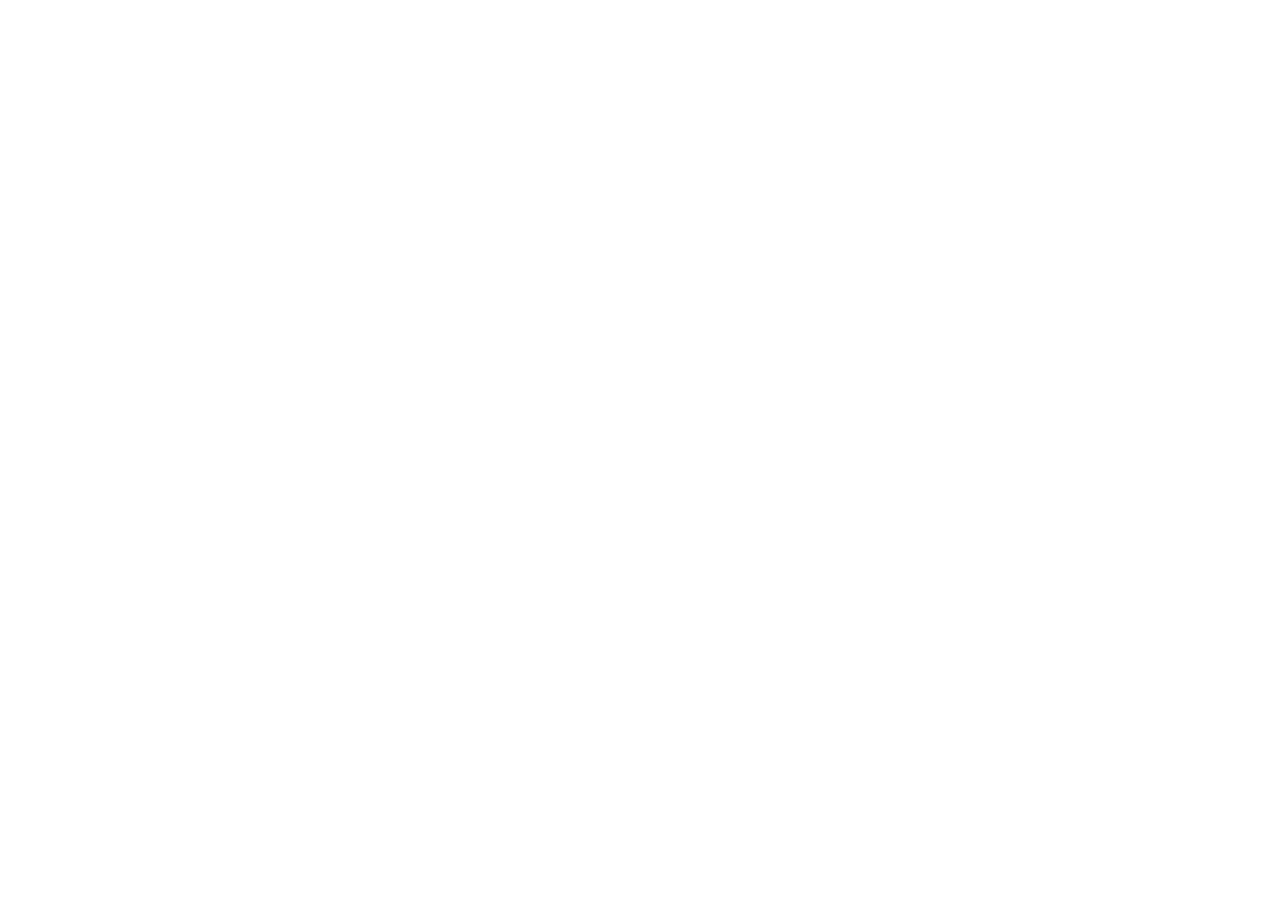
==== index.html @ 6d9e8cd1 "feat: v0.4 released 🥳" ====
<!DOCTYPE html>
<html>
<head>
  <!--
    If you are serving your web app in a path other than the root, change the
    href value below to reflect the base path you are serving from.

    The path provided below has to start and end with a slash "/" in order for
    it to work correctly.

    For more details:
    * https://developer.mozilla.org/en-US/docs/Web/HTML/Element/base

    This is a placeholder for base href that will be replaced by the value of
    the `--base-href` argument provided to `flutter build`.
  -->
  <base href="/">

  <meta charset="UTF-8">
  <meta content="IE=Edge" http-equiv="X-UA-Compatible">
  <meta name="description" content="A new Flutter project.">

  <!-- iOS meta tags & icons -->
  <meta name="mobile-web-app-capable" content="yes">
  <meta name="apple-mobile-web-app-status-bar-style" content="black">
  <meta name="apple-mobile-web-app-title" content="inkline">
  <link rel="apple-touch-icon" href="icons/Icon-192.png">

  <!-- Favicon -->
  <link rel="icon" type="image/png" href="favicon.png"/>

  <title>inkline</title>
  <link rel="manifest" href="manifest.json">
</head>
<body>
  <script src="flutter_bootstrap.js" async></script>
</body>
</html>
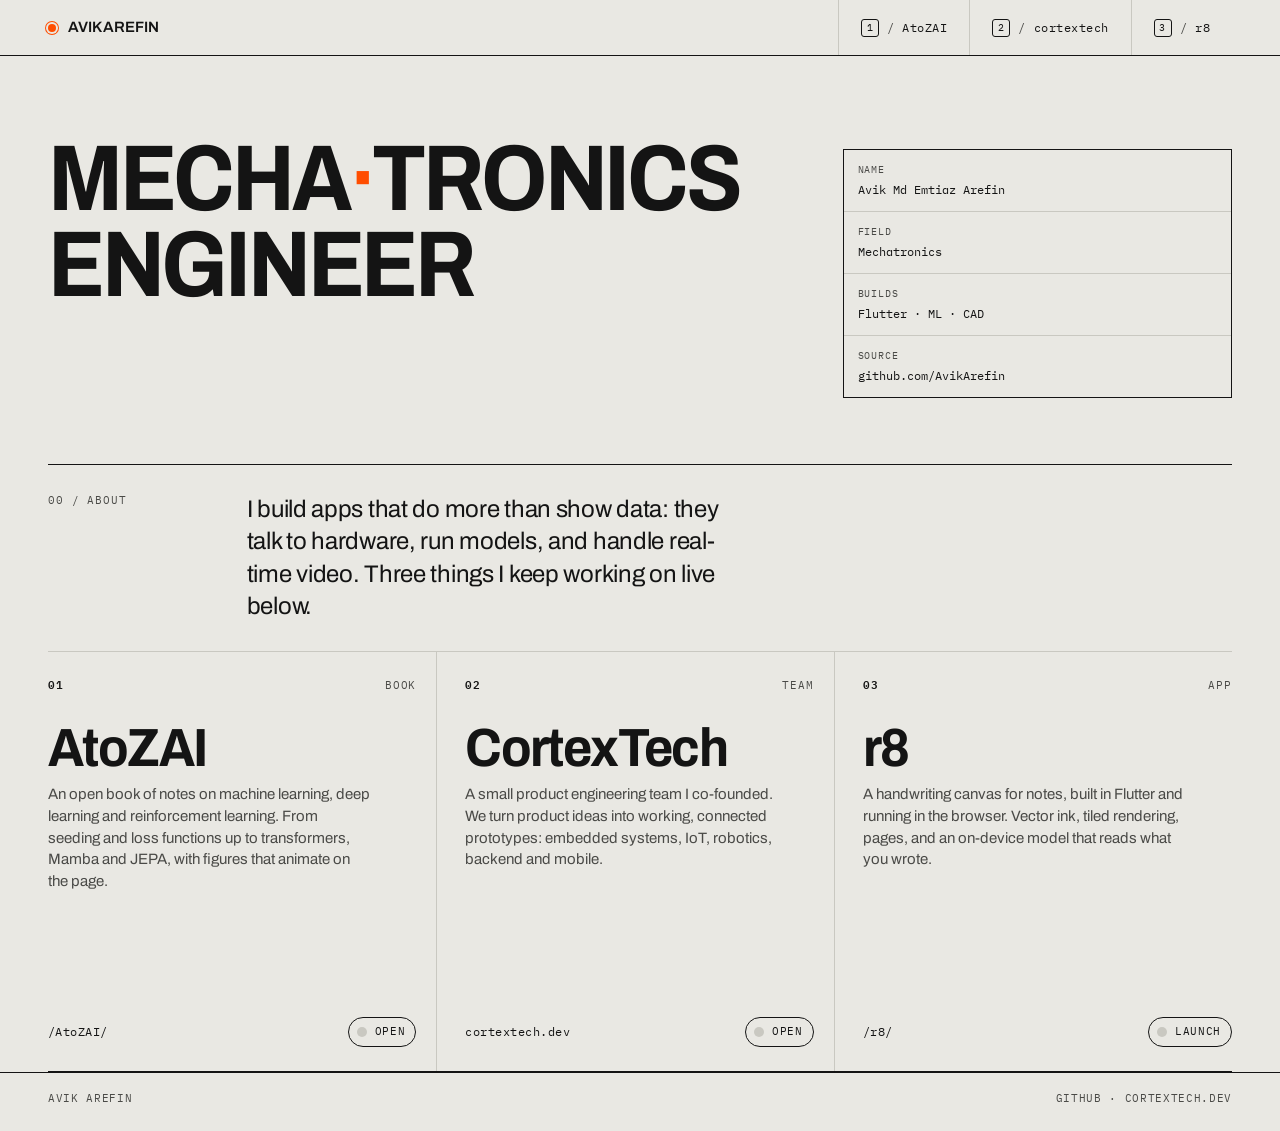
==== commit 74f9b603: "feat: personal site at root, r8 moved to /r8/" ====
--- a/index.html
+++ b/index.html
@@ -1,38 +1,78 @@
 <!DOCTYPE html>
-<html>
+<html lang="en">
 <head>
-  <!--
-    If you are serving your web app in a path other than the root, change the
-    href value below to reflect the base path you are serving from.
-
-    The path provided below has to start and end with a slash "/" in order for
-    it to work correctly.
-
-    For more details:
-    * https://developer.mozilla.org/en-US/docs/Web/HTML/Element/base
-
-    This is a placeholder for base href that will be replaced by the value of
-    the `--base-href` argument provided to `flutter build`.
-  -->
-  <base href="/">
-
   <meta charset="UTF-8">
-  <meta content="IE=Edge" http-equiv="X-UA-Compatible">
-  <meta name="description" content="A new Flutter project.">
-
-  <!-- iOS meta tags & icons -->
-  <meta name="mobile-web-app-capable" content="yes">
-  <meta name="apple-mobile-web-app-status-bar-style" content="black">
-  <meta name="apple-mobile-web-app-title" content="inkline">
-  <link rel="apple-touch-icon" href="icons/Icon-192.png">
-
-  <!-- Favicon -->
-  <link rel="icon" type="image/png" href="favicon.png"/>
-
-  <title>inkline</title>
-  <link rel="manifest" href="manifest.json">
+  <meta name="viewport" content="width=device-width, initial-scale=1">
+  <title>Avik Arefin</title>
+  <meta name="description" content="Avik Arefin. Mechatronics engineer. Flutter apps that talk to hardware, machine learning notes, and a handwriting canvas.">
+  <link rel="icon" href="https://avatars.githubusercontent.com/u/86384286?s=64&v=4">
+  <link rel="preconnect" href="https://fonts.googleapis.com">
+  <link rel="preconnect" href="https://fonts.gstatic.com" crossorigin>
+  <link href="https://fonts.googleapis.com/css2?family=Archivo:wdth,wght@62..125,400..700&family=IBM+Plex+Mono:wght@400;500;600&display=swap" rel="stylesheet">
+  <link rel="stylesheet" href="/site/style.css">
 </head>
 <body>
-  <script src="flutter_bootstrap.js" async></script>
+  <header class="bar">
+    <a class="bar__name" href="/"><span class="led" aria-hidden="true"></span>Avik Arefin</a>
+    <nav class="bar__nav" aria-label="Projects">
+      <a href="/AtoZAI/"><span class="k" aria-hidden="true">1</span><span class="slash">/</span>AtoZAI</a>
+      <a href="https://cortextech.dev"><span class="k" aria-hidden="true">2</span><span class="slash">/</span>cortextech</a>
+      <a href="/r8/"><span class="k" aria-hidden="true">3</span><span class="slash">/</span>r8</a>
+    </nav>
+  </header>
+
+  <main class="sheet">
+    <section class="hero">
+      <div class="hero__title">
+        <h1>Mecha<em>·</em>tronics<br>engineer</h1>
+      </div>
+      <dl class="hero__spec">
+        <div><span class="lbl">Name</span><span class="val">Avik Md Emtiaz Arefin</span></div>
+        <div><span class="lbl">Field</span><span class="val">Mechatronics</span></div>
+        <div><span class="lbl">Builds</span><span class="val">Flutter · ML · CAD</span></div>
+        <div><span class="lbl">Source</span><span class="val"><a href="https://github.com/AvikArefin">github.com/AvikArefin</a></span></div>
+      </dl>
+    </section>
+
+    <section class="lede">
+      <span class="idx">00 / ABOUT</span>
+      <p>I build apps that do more than show data: they talk to hardware, run models, and handle real-time video. Three things I keep working on live below.</p>
+    </section>
+
+    <section class="modules" aria-label="Projects">
+      <article class="mod">
+        <div class="mod__head"><span class="num">01</span><span>BOOK</span></div>
+        <div>
+          <h2>AtoZAI</h2>
+          <p>An open book of notes on machine learning, deep learning and reinforcement learning. From seeding and loss functions up to transformers, Mamba and JEPA, with figures that animate on the page.</p>
+        </div>
+        <div class="mod__foot"><span class="addr">/AtoZAI/</span><span class="sw">Open</span></div>
+        <a class="cover" href="/AtoZAI/" aria-label="Open AtoZAI"></a>
+      </article>
+      <article class="mod">
+        <div class="mod__head"><span class="num">02</span><span>TEAM</span></div>
+        <div>
+          <h2>CortexTech</h2>
+          <p>A small product engineering team I co-founded. We turn product ideas into working, connected prototypes: embedded systems, IoT, robotics, backend and mobile.</p>
+        </div>
+        <div class="mod__foot"><span class="addr">cortextech.dev</span><span class="sw">Open</span></div>
+        <a class="cover" href="https://cortextech.dev" aria-label="Open CortexTech"></a>
+      </article>
+      <article class="mod">
+        <div class="mod__head"><span class="num">03</span><span>APP</span></div>
+        <div>
+          <h2>r8</h2>
+          <p>A handwriting canvas for notes, built in Flutter and running in the browser. Vector ink, tiled rendering, pages, and an on-device model that reads what you wrote.</p>
+        </div>
+        <div class="mod__foot"><span class="addr">/r8/</span><span class="sw">Launch</span></div>
+        <a class="cover" href="/r8/" aria-label="Launch r8"></a>
+      </article>
+    </section>
+  </main>
+
+  <footer class="foot">
+    <span>AVIK AREFIN</span>
+    <span><a href="https://github.com/AvikArefin">GITHUB</a> · <a href="https://cortextech.dev">CORTEXTECH.DEV</a></span>
+  </footer>
 </body>
 </html>
--- a/site/style.css
+++ b/site/style.css
@@ -0,0 +1,238 @@
+/* avikarefin.github.io — swiss grid, industrial panel */
+:root {
+  --paper: #e9e8e3;
+  --panel: #f4f3ef;
+  --ink: #141414;
+  --ink-2: #4a4a47;
+  --rule: #c9c8c1;
+  --rule-strong: #141414;
+  --accent: #ff4d00;
+  --accent-ink: #ffffff;
+  --mono: "IBM Plex Mono", ui-monospace, "SFMono-Regular", Menlo, monospace;
+  --sans: "Archivo", "Helvetica Neue", Helvetica, sans-serif;
+  --gutter: clamp(16px, 4vw, 48px);
+  --unit: 8px;
+}
+@media (prefers-color-scheme: dark) {
+  :root:not([data-theme="light"]) {
+    --paper: #171716;
+    --panel: #1f1f1d;
+    --ink: #ecebe6;
+    --ink-2: #a3a29c;
+    --rule: #34342f;
+    --rule-strong: #ecebe6;
+    --accent: #ff5a14;
+    --accent-ink: #141414;
+  }
+}
+
+* { box-sizing: border-box; }
+html { -webkit-text-size-adjust: 100%; }
+body {
+  margin: 0;
+  background: var(--paper);
+  color: var(--ink);
+  font-family: var(--sans);
+  font-size: 16px;
+  line-height: 1.45;
+  font-feature-settings: "ss01", "cv11";
+  min-height: 100dvh;
+  display: flex;
+  flex-direction: column;
+}
+a { color: inherit; text-decoration: none; }
+a:focus-visible { outline: 2px solid var(--accent); outline-offset: 3px; }
+::selection { background: var(--accent); color: var(--accent-ink); }
+
+/* Top bar: name left, three addresses right, hairline below */
+.bar {
+  position: sticky; top: 0; z-index: 10;
+  background: var(--paper);
+  border-bottom: 1px solid var(--rule-strong);
+  padding: 0 var(--gutter);
+  display: grid;
+  grid-template-columns: 1fr auto;
+  align-items: stretch;
+  min-height: 56px;
+}
+.bar__name {
+  display: flex; align-items: center; gap: 12px;
+  font-weight: 600; letter-spacing: -0.01em; font-size: 15px;
+  text-transform: uppercase;
+}
+.bar__name .led {
+  width: 8px; height: 8px; border-radius: 50%;
+  background: var(--accent);
+  box-shadow: 0 0 0 2px var(--paper), 0 0 0 3px var(--accent);
+}
+.bar__nav { display: flex; }
+.bar__nav a {
+  display: flex; align-items: center; gap: 8px;
+  padding: 0 clamp(10px, 2vw, 22px);
+  border-left: 1px solid var(--rule);
+  font-family: var(--mono); font-size: 12px; letter-spacing: 0.04em;
+  transition: background .12s ease, color .12s ease;
+}
+.bar__nav a:hover, .bar__nav a[aria-current="page"] { background: var(--ink); color: var(--paper); }
+.bar__nav a:hover .slash, .bar__nav a[aria-current="page"] .slash { color: var(--accent); }
+.bar__nav .slash { color: var(--ink-2); }
+.bar__nav .k { display: none; }
+@media (min-width: 640px) {
+  .bar__nav .k {
+    display: inline-grid; place-items: center;
+    width: 18px; height: 18px; border: 1px solid currentColor; border-radius: 3px;
+    font-size: 10px; line-height: 1;
+  }
+}
+
+/* Page frame */
+.sheet {
+  flex: 1;
+  width: 100%;
+  padding: 0 var(--gutter);
+  display: grid;
+  grid-template-columns: repeat(12, 1fr);
+  column-gap: var(--unit);
+}
+.sheet > * { grid-column: 1 / -1; }
+
+/* Hero: oversized name, mono spec sheet beside it */
+.hero {
+  padding: clamp(40px, 9vh, 112px) 0 clamp(32px, 6vh, 72px);
+  border-bottom: 1px solid var(--rule-strong);
+  display: grid;
+  grid-template-columns: subgrid;
+  row-gap: 32px;
+}
+.hero__title { grid-column: 1 / -1; margin: 0; }
+.hero__title h1 {
+  margin: 0;
+  font-weight: 700;
+  font-size: clamp(44px, 10.5vw, 148px);
+  line-height: 0.92;
+  letter-spacing: -0.035em;
+  text-transform: uppercase;
+  font-stretch: 88%;
+}
+.hero__title h1 em { font-style: normal; color: var(--accent); }
+.hero__spec {
+  grid-column: 1 / -1;
+  display: grid; grid-template-columns: repeat(2, 1fr); gap: 0;
+  border: 1px solid var(--rule-strong);
+  font-family: var(--mono); font-size: 12px; line-height: 1.5;
+}
+.hero__spec > div { padding: 12px 14px; border-right: 1px solid var(--rule); border-bottom: 1px solid var(--rule); }
+.hero__spec > div:nth-child(2n) { border-right: 0; }
+.hero__spec > div:nth-last-child(-n+2) { border-bottom: 0; }
+.hero__spec .lbl { display: block; color: var(--ink-2); text-transform: uppercase; letter-spacing: 0.08em; font-size: 10px; margin-bottom: 4px; }
+.hero__spec .val { display: block; color: var(--ink); }
+@media (min-width: 900px) {
+  .hero__title { grid-column: 1 / 9; min-width: 0; }
+  .hero__title h1 { font-size: clamp(56px, 7.3vw, 108px); }
+  .hero__spec { grid-column: 9 / -1; grid-template-columns: 1fr; align-self: end; }
+  .hero__spec > div { border-right: 0; }
+  .hero__spec > div:nth-last-child(-n+2) { border-bottom: 1px solid var(--rule); }
+  .hero__spec > div:last-child { border-bottom: 0; }
+}
+
+/* Lede */
+.lede {
+  padding: 28px 0;
+  border-bottom: 1px solid var(--rule);
+  display: grid; grid-template-columns: subgrid;
+}
+.lede p { grid-column: 1 / -1; margin: 0; font-size: clamp(18px, 2.2vw, 24px); line-height: 1.35; letter-spacing: -0.012em; max-width: 34ch; }
+.lede .idx { grid-column: 1 / -1; font-family: var(--mono); font-size: 11px; color: var(--ink-2); letter-spacing: 0.08em; margin-bottom: 10px; }
+@media (min-width: 900px) {
+  .lede .idx { grid-column: 1 / 3; margin: 0; }
+  .lede p { grid-column: 3 / 11; }
+}
+
+/* Modules: three numbered panels, hairline grid, one accent switch per panel */
+.modules {
+  display: grid; grid-template-columns: subgrid;
+  border-bottom: 1px solid var(--rule-strong);
+}
+.mod {
+  grid-column: 1 / -1;
+  display: grid; grid-template-rows: auto 1fr auto;
+  min-height: 300px;
+  padding: 20px 0 22px;
+  border-bottom: 1px solid var(--rule);
+  position: relative;
+  transition: background .15s ease;
+}
+.mod:last-child { border-bottom: 0; }
+.mod__head { display: flex; justify-content: space-between; align-items: baseline; font-family: var(--mono); font-size: 11px; letter-spacing: 0.08em; color: var(--ink-2); }
+.mod__head .num { color: var(--ink); font-weight: 600; }
+.mod h2 {
+  margin: 28px 0 10px;
+  font-size: clamp(30px, 4.2vw, 56px);
+  line-height: 0.98; letter-spacing: -0.03em; font-weight: 700;
+  font-stretch: 92%;
+}
+.mod p { margin: 0; color: var(--ink-2); max-width: 36ch; font-size: 15px; }
+.mod__foot { display: flex; align-items: center; justify-content: space-between; margin-top: 28px; font-family: var(--mono); font-size: 12px; }
+.mod__foot .addr { letter-spacing: 0.04em; }
+.sw {
+  display: inline-flex; align-items: center; gap: 8px;
+  padding: 6px 10px 6px 8px;
+  border: 1px solid var(--rule-strong);
+  border-radius: 999px;
+  font-family: var(--mono); font-size: 11px; letter-spacing: 0.06em; text-transform: uppercase;
+  transition: background .12s ease, color .12s ease;
+}
+.sw::before { content: ""; width: 10px; height: 10px; border-radius: 50%; background: var(--rule); transition: background .12s ease, box-shadow .12s ease; }
+.mod:hover { background: var(--panel); }
+.mod:hover .sw, .sw:focus-visible { background: var(--ink); color: var(--paper); }
+.mod:hover .sw::before, .sw:focus-visible::before { background: var(--accent); box-shadow: 0 0 8px var(--accent); }
+.mod > a.cover { position: absolute; inset: 0; }
+@media (min-width: 900px) {
+  .mod { grid-column: span 4; padding: 24px 20px 24px 0; border-bottom: 0; border-right: 1px solid var(--rule); }
+  .mod + .mod { padding-left: 20px; }
+  .mod:last-child { border-right: 0; padding-right: 0; }
+  .modules { min-height: 420px; }
+}
+
+/* Prose page (cortextech) */
+.prose { padding: clamp(32px, 6vh, 72px) 0; display: grid; grid-template-columns: subgrid; row-gap: 24px; }
+.prose .idx { grid-column: 1 / -1; font-family: var(--mono); font-size: 11px; color: var(--ink-2); letter-spacing: 0.08em; }
+.prose h1 { grid-column: 1 / -1; margin: 0; font-size: clamp(36px, 7vw, 96px); line-height: 0.95; letter-spacing: -0.03em; text-transform: uppercase; font-stretch: 88%; }
+.prose .body { grid-column: 1 / -1; max-width: 60ch; }
+.prose .body p { margin: 0 0 1em; font-size: clamp(16px, 1.6vw, 19px); }
+.prose .body h2 { font-family: var(--mono); font-size: 11px; letter-spacing: 0.1em; text-transform: uppercase; color: var(--ink-2); margin: 2.2em 0 0.8em; font-weight: 500; }
+.prose .body ul { margin: 0 0 1em; padding: 0; list-style: none; }
+.prose .body li { padding: 10px 0; border-top: 1px solid var(--rule); }
+.prose .body li:last-child { border-bottom: 1px solid var(--rule); }
+.prose .aside { grid-column: 1 / -1; align-self: start; }
+@media (min-width: 900px) {
+  .prose .idx { grid-column: 1 / 3; }
+  .prose h1 { grid-column: 3 / -1; }
+  .prose .body { grid-column: 3 / 9; }
+  .prose .aside { grid-column: 10 / -1; }
+}
+.btn {
+  display: inline-flex; align-items: center; gap: 10px;
+  padding: 12px 16px; border: 1px solid var(--rule-strong);
+  font-family: var(--mono); font-size: 12px; letter-spacing: 0.06em; text-transform: uppercase;
+  background: var(--ink); color: var(--paper);
+  transition: background .12s ease, color .12s ease;
+}
+.btn:hover { background: var(--accent); color: var(--accent-ink); border-color: var(--accent); }
+
+/* Footer: one mono line */
+.foot {
+  padding: 18px var(--gutter) 24px;
+  border-top: 1px solid var(--rule-strong);
+  display: flex; flex-wrap: wrap; gap: 8px 24px; justify-content: space-between;
+  font-family: var(--mono); font-size: 11px; letter-spacing: 0.06em; color: var(--ink-2);
+}
+.foot a:hover { color: var(--accent); }
+
+/* Load: a quiet stagger, nothing more */
+@media (prefers-reduced-motion: no-preference) {
+  .hero__title, .hero__spec, .lede, .mod, .prose > * { animation: rise .6s cubic-bezier(.2,.7,.2,1) both; }
+  .hero__spec, .lede { animation-delay: .08s; }
+  .mod:nth-child(1) { animation-delay: .14s; } .mod:nth-child(2) { animation-delay: .20s; } .mod:nth-child(3) { animation-delay: .26s; }
+  @keyframes rise { from { opacity: 0; transform: translateY(10px); } to { opacity: 1; transform: none; } }
+}
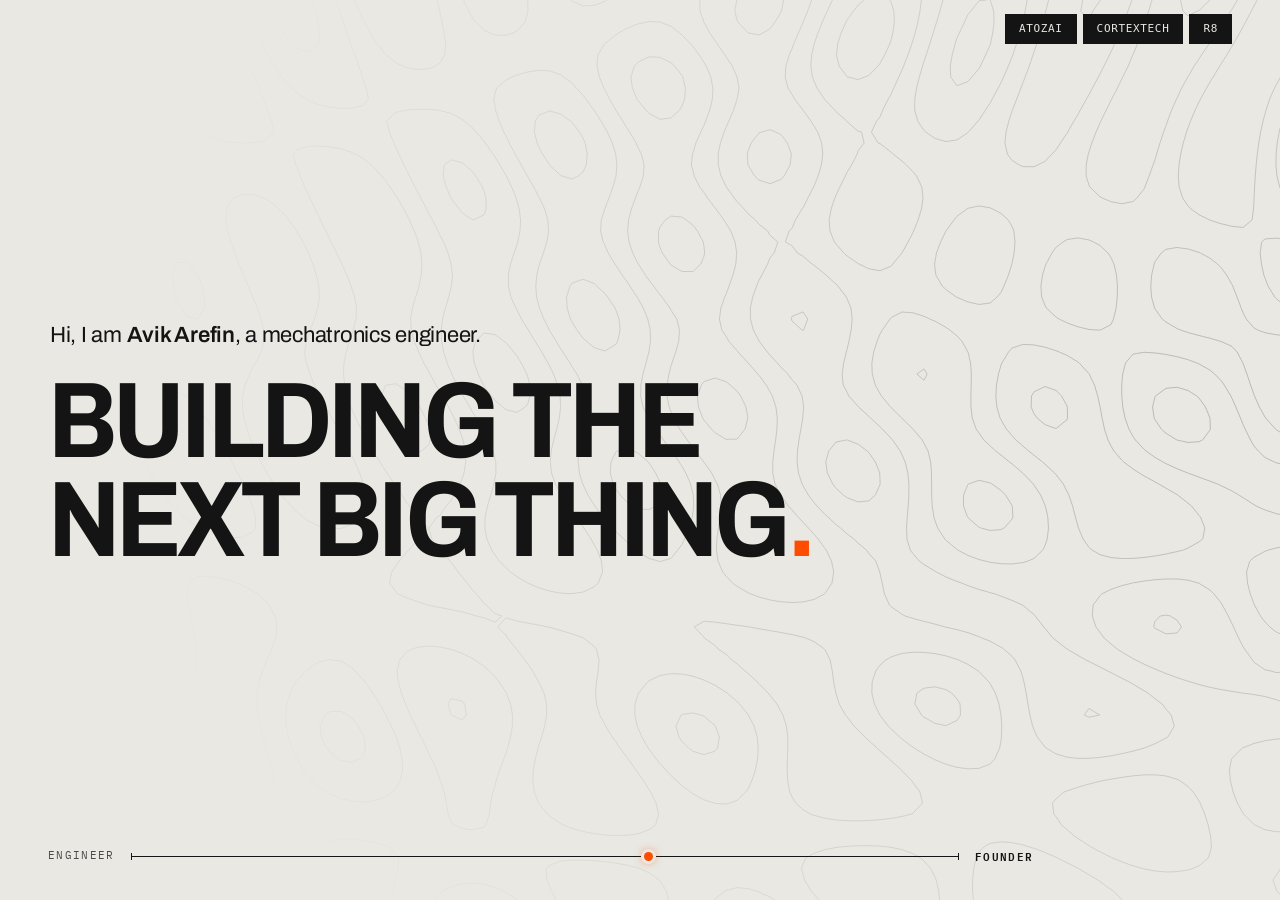
==== commit 2bbf12c4: "feat: single-screen landing with wave field and engineer-to-founder track - fit the whole page in on" ====
--- a/index.html
+++ b/index.html
@@ -12,67 +12,30 @@
   <link rel="stylesheet" href="/site/style.css">
 </head>
 <body>
+  <canvas class="bg" aria-hidden="true"></canvas>
+
   <header class="bar">
-    <a class="bar__name" href="/"><span class="led" aria-hidden="true"></span>Avik Arefin</a>
     <nav class="bar__nav" aria-label="Projects">
-      <a href="/AtoZAI/"><span class="k" aria-hidden="true">1</span><span class="slash">/</span>AtoZAI</a>
-      <a href="https://cortextech.dev"><span class="k" aria-hidden="true">2</span><span class="slash">/</span>cortextech</a>
-      <a href="/r8/"><span class="k" aria-hidden="true">3</span><span class="slash">/</span>r8</a>
+      <a href="/AtoZAI/">AtoZAI</a>
+      <a href="https://cortextech.dev">cortextech</a>
+      <a href="/r8/">r8</a>
     </nav>
   </header>
 
   <main class="sheet">
     <section class="hero">
       <div class="hero__title">
-        <h1>Mecha<em>·</em>tronics<br>engineer</h1>
+        <p class="hero__lede">Hi, I am <strong>Avik Arefin</strong>, a mechatronics engineer.</p>
+        <h1>Building the<br>next big thing<em>.</em></h1>
       </div>
-      <dl class="hero__spec">
-        <div><span class="lbl">Name</span><span class="val">Avik Md Emtiaz Arefin</span></div>
-        <div><span class="lbl">Field</span><span class="val">Mechatronics</span></div>
-        <div><span class="lbl">Builds</span><span class="val">Flutter · ML · CAD</span></div>
-        <div><span class="lbl">Source</span><span class="val"><a href="https://github.com/AvikArefin">github.com/AvikArefin</a></span></div>
-      </dl>
-    </section>
-
-    <section class="lede">
-      <span class="idx">00 / ABOUT</span>
-      <p>I build apps that do more than show data: they talk to hardware, run models, and handle real-time video. Three things I keep working on live below.</p>
-    </section>
-
-    <section class="modules" aria-label="Projects">
-      <article class="mod">
-        <div class="mod__head"><span class="num">01</span><span>BOOK</span></div>
-        <div>
-          <h2>AtoZAI</h2>
-          <p>An open book of notes on machine learning, deep learning and reinforcement learning. From seeding and loss functions up to transformers, Mamba and JEPA, with figures that animate on the page.</p>
-        </div>
-        <div class="mod__foot"><span class="addr">/AtoZAI/</span><span class="sw">Open</span></div>
-        <a class="cover" href="/AtoZAI/" aria-label="Open AtoZAI"></a>
-      </article>
-      <article class="mod">
-        <div class="mod__head"><span class="num">02</span><span>TEAM</span></div>
-        <div>
-          <h2>CortexTech</h2>
-          <p>A small product engineering team I co-founded. We turn product ideas into working, connected prototypes: embedded systems, IoT, robotics, backend and mobile.</p>
-        </div>
-        <div class="mod__foot"><span class="addr">cortextech.dev</span><span class="sw">Open</span></div>
-        <a class="cover" href="https://cortextech.dev" aria-label="Open CortexTech"></a>
-      </article>
-      <article class="mod">
-        <div class="mod__head"><span class="num">03</span><span>APP</span></div>
-        <div>
-          <h2>r8</h2>
-          <p>A handwriting canvas for notes, built in Flutter and running in the browser. Vector ink, tiled rendering, pages, and an on-device model that reads what you wrote.</p>
-        </div>
-        <div class="mod__foot"><span class="addr">/r8/</span><span class="sw">Launch</span></div>
-        <a class="cover" href="/r8/" aria-label="Launch r8"></a>
-      </article>
+      <div class="track" aria-label="Engineer becoming founder">
+        <span class="track__stop">Engineer</span>
+        <span class="track__line"><i></i></span>
+        <span class="track__stop track__stop--next">Founder</span>
+      </div>
     </section>
   </main>
 
-  <footer class="foot">
-    <span>AVIK AREFIN</span>
-    <span><a href="https://github.com/AvikArefin">GITHUB</a> · <a href="https://cortextech.dev">CORTEXTECH.DEV</a></span>
-  </footer>
+  <script src="/site/waves.js" defer></script>
 </body>
 </html>
--- a/site/style.css
+++ b/site/style.css
@@ -1,4 +1,4 @@
-/* avikarefin.github.io — swiss grid, industrial panel */
+/* avikarefin.github.io — swiss grid, industrial panel, one screen */
 :root {
   --paper: #e9e8e3;
   --panel: #f4f3ef;
@@ -41,53 +41,48 @@
   flex-direction: column;
 }
 a { color: inherit; text-decoration: none; }
+
+/* Background: 2D interference field drawn by waves.js, fades out behind the text */
+.bg {
+  position: fixed; inset: 0; z-index: 0;
+  width: 100%; height: 100%;
+  pointer-events: none;
+  opacity: .22;
+  -webkit-mask-image: radial-gradient(110% 110% at 95% 45%, #000 0%, rgba(0,0,0,.6) 40%, transparent 80%);
+          mask-image: radial-gradient(110% 110% at 95% 45%, #000 0%, rgba(0,0,0,.6) 40%, transparent 80%);
+}
+.bar, .sheet { position: relative; z-index: 1; }
 a:focus-visible { outline: 2px solid var(--accent); outline-offset: 3px; }
 ::selection { background: var(--accent); color: var(--accent-ink); }
 
-/* Top bar: name left, three addresses right, hairline below */
+/* Top bar: three compact rectangular buttons, nothing else */
 .bar {
-  position: sticky; top: 0; z-index: 10;
-  background: var(--paper);
-  border-bottom: 1px solid var(--rule-strong);
-  padding: 0 var(--gutter);
-  display: grid;
-  grid-template-columns: 1fr auto;
-  align-items: stretch;
-  min-height: 56px;
+  flex: none;
+  padding: 14px var(--gutter) 0;
+  display: flex;
+  justify-content: flex-end;
 }
-.bar__name {
-  display: flex; align-items: center; gap: 12px;
-  font-weight: 600; letter-spacing: -0.01em; font-size: 15px;
+.bar__nav { display: flex; gap: 6px; }
+.bar__nav a {
+  display: inline-flex; align-items: center;
+  height: 30px; padding: 0 14px;
+  background: var(--ink); color: var(--paper);
+  font-family: var(--mono); font-size: 11px; font-weight: 500; letter-spacing: 0.06em;
   text-transform: uppercase;
+  transition: background .12s ease, color .12s ease, transform .12s ease;
 }
-.bar__name .led {
-  width: 8px; height: 8px; border-radius: 50%;
-  background: var(--accent);
-  box-shadow: 0 0 0 2px var(--paper), 0 0 0 3px var(--accent);
-}
-.bar__nav { display: flex; }
-.bar__nav a {
-  display: flex; align-items: center; gap: 8px;
-  padding: 0 clamp(10px, 2vw, 22px);
-  border-left: 1px solid var(--rule);
-  font-family: var(--mono); font-size: 12px; letter-spacing: 0.04em;
-  transition: background .12s ease, color .12s ease;
-}
-.bar__nav a:hover, .bar__nav a[aria-current="page"] { background: var(--ink); color: var(--paper); }
-.bar__nav a:hover .slash, .bar__nav a[aria-current="page"] .slash { color: var(--accent); }
-.bar__nav .slash { color: var(--ink-2); }
-.bar__nav .k { display: none; }
-@media (min-width: 640px) {
-  .bar__nav .k {
-    display: inline-grid; place-items: center;
-    width: 18px; height: 18px; border: 1px solid currentColor; border-radius: 3px;
-    font-size: 10px; line-height: 1;
-  }
+.bar__nav a:hover { background: var(--accent); color: var(--accent-ink); }
+.bar__nav a:active { transform: translateY(1px); }
+@media (max-width: 639px) {
+  .bar { padding-top: 12px; }
+  .bar__nav { width: 100%; }
+  .bar__nav a { flex: 1; justify-content: center; padding: 0 8px; }
 }
 
-/* Page frame */
+/* Page frame: everything below the bar, no scroll */
 .sheet {
   flex: 1;
+  min-height: 0;
   width: 100%;
   padding: 0 var(--gutter);
   display: grid;
@@ -96,143 +91,63 @@
 }
 .sheet > * { grid-column: 1 / -1; }
 
-/* Hero: oversized name, mono spec sheet beside it */
+/* Hero: hello line and oversized title centred left, story track along the bottom */
 .hero {
-  padding: clamp(40px, 9vh, 112px) 0 clamp(32px, 6vh, 72px);
-  border-bottom: 1px solid var(--rule-strong);
+  padding: clamp(20px, 4vh, 40px) 0 clamp(20px, 4vh, 40px);
   display: grid;
   grid-template-columns: subgrid;
-  row-gap: 32px;
+  grid-template-rows: 1fr auto;
+  row-gap: clamp(20px, 4vh, 40px);
 }
-.hero__title { grid-column: 1 / -1; margin: 0; }
+.hero__lede {
+  margin: 0 0 clamp(14px, 2.5vh, 24px) 2px;
+  font-size: clamp(16px, 2vw, 22px);
+  line-height: 1.35; letter-spacing: -0.012em;
+  max-width: 40ch;
+}
+.hero__lede strong { font-weight: 600; color: var(--ink); }
+.hero__title { grid-column: 1 / -1; align-self: center; margin: 0; min-width: 0; }
 .hero__title h1 {
   margin: 0;
   font-weight: 700;
-  font-size: clamp(44px, 10.5vw, 148px);
+  font-size: clamp(40px, min(10.5vw, 15vh), 148px);
   line-height: 0.92;
   letter-spacing: -0.035em;
   text-transform: uppercase;
   font-stretch: 88%;
 }
 .hero__title h1 em { font-style: normal; color: var(--accent); }
-.hero__spec {
+/* Track: the story in one line, engineer on the left, founder on the right, marker in transit */
+.track {
   grid-column: 1 / -1;
-  display: grid; grid-template-columns: repeat(2, 1fr); gap: 0;
-  border: 1px solid var(--rule-strong);
-  font-family: var(--mono); font-size: 12px; line-height: 1.5;
+  display: flex; align-items: center; gap: 16px;
+  font-family: var(--mono); font-size: 11px; letter-spacing: 0.12em; text-transform: uppercase;
+  color: var(--ink-2);
 }
-.hero__spec > div { padding: 12px 14px; border-right: 1px solid var(--rule); border-bottom: 1px solid var(--rule); }
-.hero__spec > div:nth-child(2n) { border-right: 0; }
-.hero__spec > div:nth-last-child(-n+2) { border-bottom: 0; }
-.hero__spec .lbl { display: block; color: var(--ink-2); text-transform: uppercase; letter-spacing: 0.08em; font-size: 10px; margin-bottom: 4px; }
-.hero__spec .val { display: block; color: var(--ink); }
+.track__stop { white-space: nowrap; }
+.track__stop--next { color: var(--ink); font-weight: 600; }
+.track__line { position: relative; flex: 1; height: 1px; background: var(--rule-strong); }
+.track__line::before, .track__line::after {
+  content: ""; position: absolute; top: -3px; width: 1px; height: 7px; background: var(--rule-strong);
+}
+.track__line::before { left: 0; }
+.track__line::after { right: 0; }
+.track__line i {
+  position: absolute; top: -4px; left: 62%;
+  width: 9px; height: 9px; border-radius: 50%;
+  background: var(--accent); box-shadow: 0 0 0 3px var(--paper), 0 0 10px var(--accent);
+}
 @media (min-width: 900px) {
-  .hero__title { grid-column: 1 / 9; min-width: 0; }
-  .hero__title h1 { font-size: clamp(56px, 7.3vw, 108px); }
-  .hero__spec { grid-column: 9 / -1; grid-template-columns: 1fr; align-self: end; }
-  .hero__spec > div { border-right: 0; }
-  .hero__spec > div:nth-last-child(-n+2) { border-bottom: 1px solid var(--rule); }
-  .hero__spec > div:last-child { border-bottom: 0; }
+  .hero__title { grid-column: 1 / 11; }
+  .hero__title h1 { font-size: clamp(56px, min(8.4vw, 16vh), 132px); }
+  .track { grid-column: 1 / 11; }
 }
-
-/* Lede */
-.lede {
-  padding: 28px 0;
-  border-bottom: 1px solid var(--rule);
-  display: grid; grid-template-columns: subgrid;
-}
-.lede p { grid-column: 1 / -1; margin: 0; font-size: clamp(18px, 2.2vw, 24px); line-height: 1.35; letter-spacing: -0.012em; max-width: 34ch; }
-.lede .idx { grid-column: 1 / -1; font-family: var(--mono); font-size: 11px; color: var(--ink-2); letter-spacing: 0.08em; margin-bottom: 10px; }
-@media (min-width: 900px) {
-  .lede .idx { grid-column: 1 / 3; margin: 0; }
-  .lede p { grid-column: 3 / 11; }
-}
-
-/* Modules: three numbered panels, hairline grid, one accent switch per panel */
-.modules {
-  display: grid; grid-template-columns: subgrid;
-  border-bottom: 1px solid var(--rule-strong);
-}
-.mod {
-  grid-column: 1 / -1;
-  display: grid; grid-template-rows: auto 1fr auto;
-  min-height: 300px;
-  padding: 20px 0 22px;
-  border-bottom: 1px solid var(--rule);
-  position: relative;
-  transition: background .15s ease;
-}
-.mod:last-child { border-bottom: 0; }
-.mod__head { display: flex; justify-content: space-between; align-items: baseline; font-family: var(--mono); font-size: 11px; letter-spacing: 0.08em; color: var(--ink-2); }
-.mod__head .num { color: var(--ink); font-weight: 600; }
-.mod h2 {
-  margin: 28px 0 10px;
-  font-size: clamp(30px, 4.2vw, 56px);
-  line-height: 0.98; letter-spacing: -0.03em; font-weight: 700;
-  font-stretch: 92%;
-}
-.mod p { margin: 0; color: var(--ink-2); max-width: 36ch; font-size: 15px; }
-.mod__foot { display: flex; align-items: center; justify-content: space-between; margin-top: 28px; font-family: var(--mono); font-size: 12px; }
-.mod__foot .addr { letter-spacing: 0.04em; }
-.sw {
-  display: inline-flex; align-items: center; gap: 8px;
-  padding: 6px 10px 6px 8px;
-  border: 1px solid var(--rule-strong);
-  border-radius: 999px;
-  font-family: var(--mono); font-size: 11px; letter-spacing: 0.06em; text-transform: uppercase;
-  transition: background .12s ease, color .12s ease;
-}
-.sw::before { content: ""; width: 10px; height: 10px; border-radius: 50%; background: var(--rule); transition: background .12s ease, box-shadow .12s ease; }
-.mod:hover { background: var(--panel); }
-.mod:hover .sw, .sw:focus-visible { background: var(--ink); color: var(--paper); }
-.mod:hover .sw::before, .sw:focus-visible::before { background: var(--accent); box-shadow: 0 0 8px var(--accent); }
-.mod > a.cover { position: absolute; inset: 0; }
-@media (min-width: 900px) {
-  .mod { grid-column: span 4; padding: 24px 20px 24px 0; border-bottom: 0; border-right: 1px solid var(--rule); }
-  .mod + .mod { padding-left: 20px; }
-  .mod:last-child { border-right: 0; padding-right: 0; }
-  .modules { min-height: 420px; }
-}
-
-/* Prose page (cortextech) */
-.prose { padding: clamp(32px, 6vh, 72px) 0; display: grid; grid-template-columns: subgrid; row-gap: 24px; }
-.prose .idx { grid-column: 1 / -1; font-family: var(--mono); font-size: 11px; color: var(--ink-2); letter-spacing: 0.08em; }
-.prose h1 { grid-column: 1 / -1; margin: 0; font-size: clamp(36px, 7vw, 96px); line-height: 0.95; letter-spacing: -0.03em; text-transform: uppercase; font-stretch: 88%; }
-.prose .body { grid-column: 1 / -1; max-width: 60ch; }
-.prose .body p { margin: 0 0 1em; font-size: clamp(16px, 1.6vw, 19px); }
-.prose .body h2 { font-family: var(--mono); font-size: 11px; letter-spacing: 0.1em; text-transform: uppercase; color: var(--ink-2); margin: 2.2em 0 0.8em; font-weight: 500; }
-.prose .body ul { margin: 0 0 1em; padding: 0; list-style: none; }
-.prose .body li { padding: 10px 0; border-top: 1px solid var(--rule); }
-.prose .body li:last-child { border-bottom: 1px solid var(--rule); }
-.prose .aside { grid-column: 1 / -1; align-self: start; }
-@media (min-width: 900px) {
-  .prose .idx { grid-column: 1 / 3; }
-  .prose h1 { grid-column: 3 / -1; }
-  .prose .body { grid-column: 3 / 9; }
-  .prose .aside { grid-column: 10 / -1; }
-}
-.btn {
-  display: inline-flex; align-items: center; gap: 10px;
-  padding: 12px 16px; border: 1px solid var(--rule-strong);
-  font-family: var(--mono); font-size: 12px; letter-spacing: 0.06em; text-transform: uppercase;
-  background: var(--ink); color: var(--paper);
-  transition: background .12s ease, color .12s ease;
-}
-.btn:hover { background: var(--accent); color: var(--accent-ink); border-color: var(--accent); }
-
-/* Footer: one mono line */
-.foot {
-  padding: 18px var(--gutter) 24px;
-  border-top: 1px solid var(--rule-strong);
-  display: flex; flex-wrap: wrap; gap: 8px 24px; justify-content: space-between;
-  font-family: var(--mono); font-size: 11px; letter-spacing: 0.06em; color: var(--ink-2);
-}
-.foot a:hover { color: var(--accent); }
 
 /* Load: a quiet stagger, nothing more */
 @media (prefers-reduced-motion: no-preference) {
-  .hero__title, .hero__spec, .lede, .mod, .prose > * { animation: rise .6s cubic-bezier(.2,.7,.2,1) both; }
-  .hero__spec, .lede { animation-delay: .08s; }
-  .mod:nth-child(1) { animation-delay: .14s; } .mod:nth-child(2) { animation-delay: .20s; } .mod:nth-child(3) { animation-delay: .26s; }
+  .hero__title, .track { animation: rise .6s cubic-bezier(.2,.7,.2,1) both; }
+  .track { animation-delay: .08s; }
+  .track__line i { animation: creep 6s ease-in-out infinite alternate; }
+  @keyframes creep { from { left: 60%; } to { left: 66%; } }
   @keyframes rise { from { opacity: 0; transform: translateY(10px); } to { opacity: 1; transform: none; } }
 }
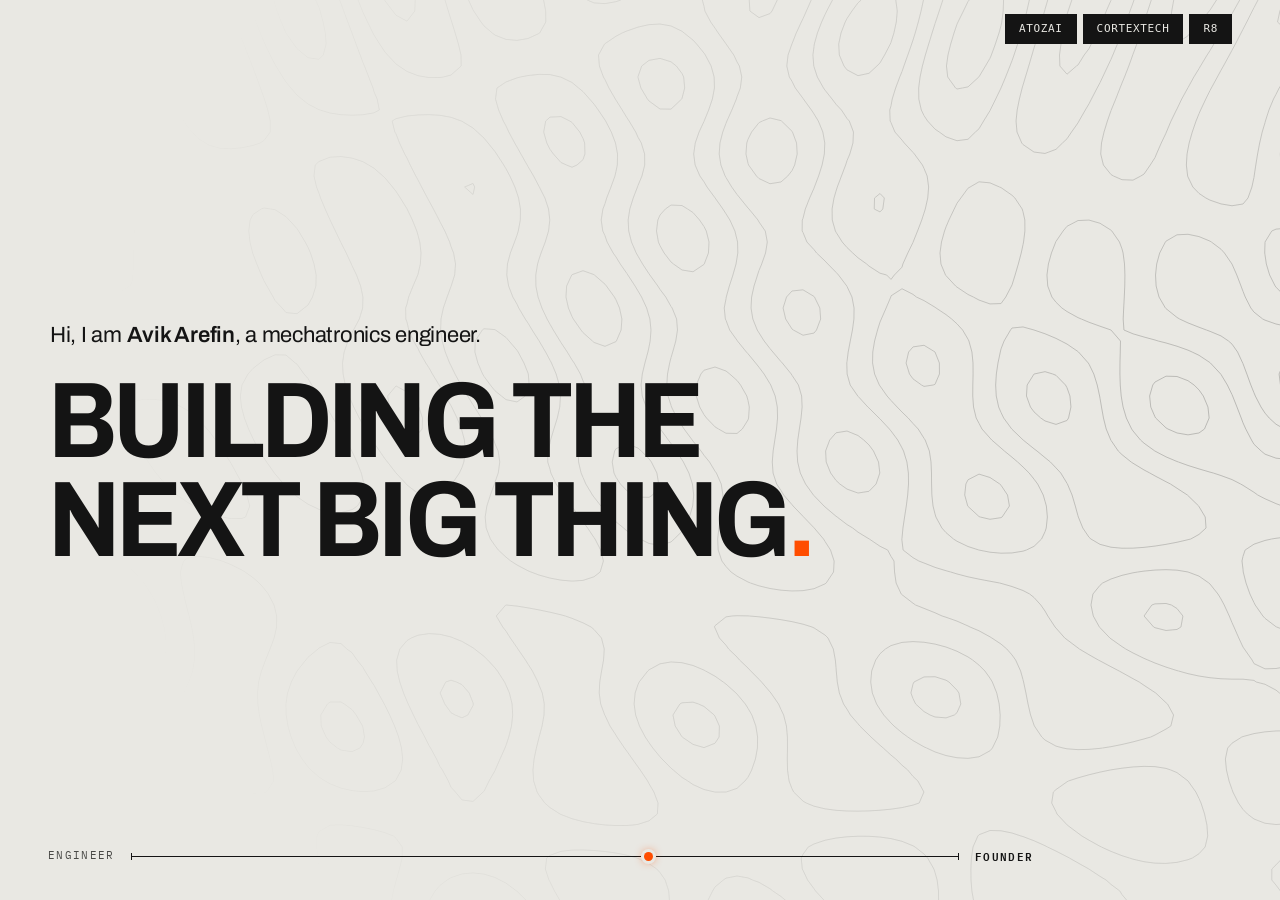
==== commit 56aa4d3d: "feat: recently updated notes from AtoZAI under the hero" ====
--- a/index.html
+++ b/index.html
@@ -34,8 +34,17 @@
         <span class="track__stop track__stop--next">Founder</span>
       </div>
     </section>
+
+    <section class="log" aria-labelledby="log-title" hidden>
+      <header class="log__head">
+        <h2 id="log-title">Recently updated</h2>
+        <a href="/AtoZAI/">All notes</a>
+      </header>
+      <ol class="log__list"></ol>
+    </section>
   </main>
 
   <script src="/site/waves.js" defer></script>
+  <script src="/site/updates.js" defer></script>
 </body>
 </html>
--- a/site/style.css
+++ b/site/style.css
@@ -1,4 +1,4 @@
-/* avikarefin.github.io — swiss grid, industrial panel, one screen */
+/* avikarefin.github.io — swiss grid, industrial panel, hero then a log of recent notes */
 :root {
   --paper: #e9e8e3;
   --panel: #f4f3ef;
@@ -79,7 +79,7 @@
   .bar__nav a { flex: 1; justify-content: center; padding: 0 8px; }
 }
 
-/* Page frame: everything below the bar, no scroll */
+/* Page frame: everything below the bar; the hero takes the slack when the log is absent */
 .sheet {
   flex: 1;
   min-height: 0;
@@ -87,6 +87,7 @@
   padding: 0 var(--gutter);
   display: grid;
   grid-template-columns: repeat(12, 1fr);
+  grid-template-rows: 1fr auto;
   column-gap: var(--unit);
 }
 .sheet > * { grid-column: 1 / -1; }
@@ -98,6 +99,7 @@
   grid-template-columns: subgrid;
   grid-template-rows: 1fr auto;
   row-gap: clamp(20px, 4vh, 40px);
+  min-height: min(66dvh, 620px);
 }
 .hero__lede {
   margin: 0 0 clamp(14px, 2.5vh, 24px) 2px;
@@ -143,6 +145,50 @@
   .track { grid-column: 1 / 11; }
 }
 
+/* Log: notes most recently edited in AtoZAI, filled by updates.js; one row per page, newest first */
+.log { padding-bottom: clamp(28px, 6vh, 64px); }
+.log[hidden] { display: none; }
+.log__head {
+  display: flex; align-items: baseline; justify-content: space-between; gap: 16px;
+  padding-bottom: 10px;
+  border-bottom: 1px solid var(--rule-strong);
+  font-family: var(--mono); font-size: 11px; letter-spacing: 0.12em; text-transform: uppercase;
+}
+.log__head h2 { margin: 0; font: inherit; font-weight: 600; }
+.log__head a { color: var(--ink-2); }
+.log__head a:hover { color: var(--accent); }
+.log__list { list-style: none; margin: 0; padding: 0; }
+.log__row { border-bottom: 1px solid var(--rule); }
+.log__row a {
+  display: grid;
+  grid-template-columns: 9ch minmax(0, 1fr) auto;
+  column-gap: 16px; align-items: baseline;
+  padding: 14px 0;
+}
+.log__date, .log__section {
+  font-family: var(--mono); font-size: 11px; letter-spacing: 0.06em; text-transform: uppercase;
+  color: var(--ink-2); white-space: nowrap;
+}
+.log__body { display: flex; flex-direction: column; gap: 2px; min-width: 0; }
+.log__title { font-size: clamp(17px, 1.6vw, 21px); font-weight: 600; letter-spacing: -0.015em; line-height: 1.25; }
+.log__note { font-size: 14px; color: var(--ink-2); overflow-wrap: anywhere; }
+.log__tag {
+  display: inline-block; vertical-align: 0.2em; margin-left: 4px; padding: 2px 6px;
+  background: var(--accent); color: var(--accent-ink);
+  font-family: var(--mono); font-size: 10px; font-weight: 500; letter-spacing: 0.08em; text-transform: uppercase;
+}
+.log__row a:hover .log__title { color: var(--accent); }
+.log__row a:hover .log__tag { color: var(--accent-ink); }
+@media (max-width: 639px) {
+  .log__row a { grid-template-columns: minmax(0, 1fr) auto; row-gap: 4px; }
+  .log__date { order: 1; }
+  .log__section { order: 2; }
+  .log__body { order: 3; grid-column: 1 / -1; }
+}
+@media (min-width: 900px) {
+  .log { grid-column: 1 / 11; }
+}
+
 /* Load: a quiet stagger, nothing more */
 @media (prefers-reduced-motion: no-preference) {
   .hero__title, .track { animation: rise .6s cubic-bezier(.2,.7,.2,1) both; }
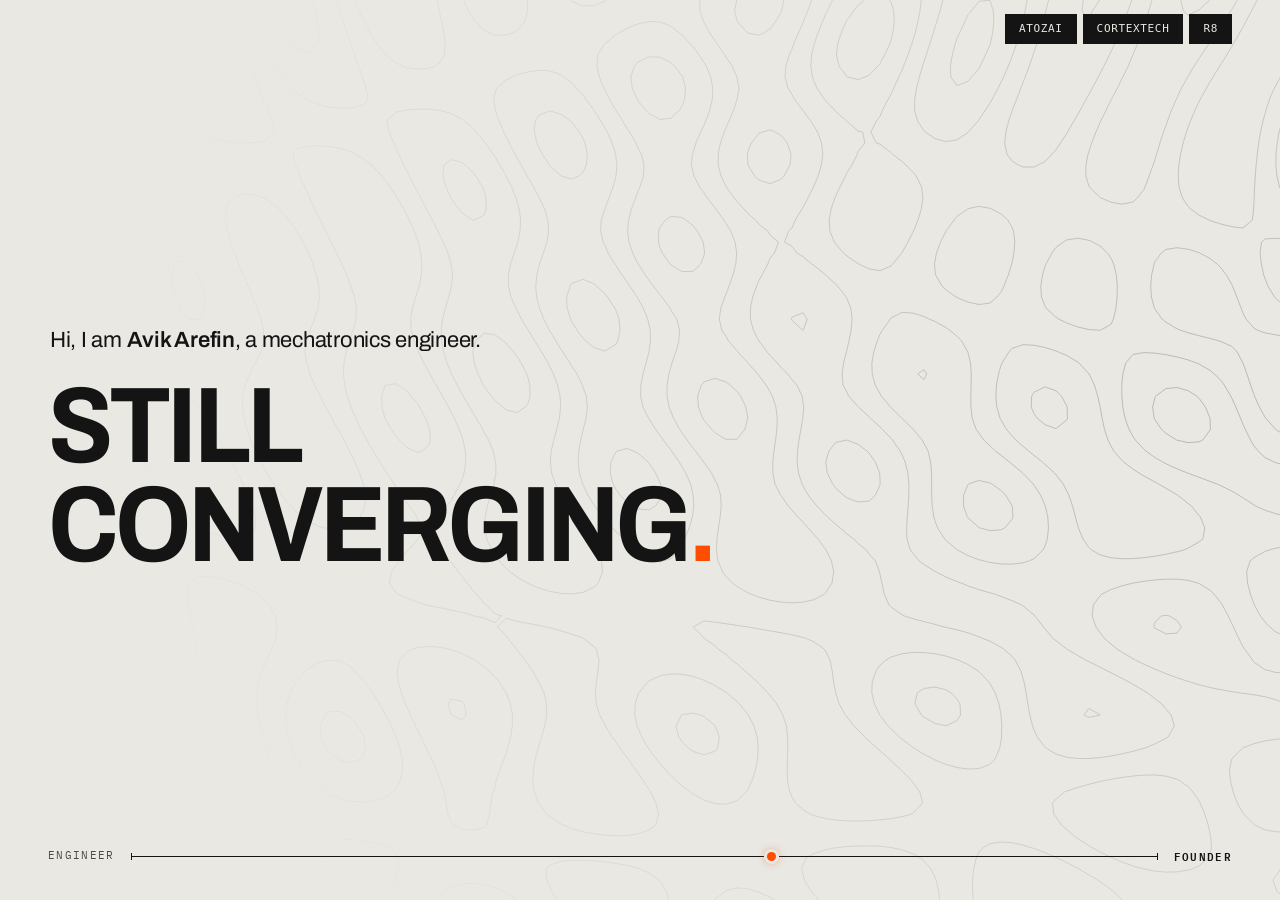
==== commit f159955b: "feat: two-column landing, humbler headline, track along the bottom" ====
--- a/index.html
+++ b/index.html
@@ -23,17 +23,10 @@
   </header>
 
   <main class="sheet">
-    <section class="hero">
-      <div class="hero__title">
-        <p class="hero__lede">Hi, I am <strong>Avik Arefin</strong>, a mechatronics engineer.</p>
-        <h1>Building the<br>next big thing<em>.</em></h1>
-      </div>
-      <div class="track" aria-label="Engineer becoming founder">
-        <span class="track__stop">Engineer</span>
-        <span class="track__line"><i></i></span>
-        <span class="track__stop track__stop--next">Founder</span>
-      </div>
-    </section>
+    <div class="hero">
+      <p class="hero__lede">Hi, I am <strong>Avik Arefin</strong>, a mechatronics engineer.</p>
+      <h1>Still<br>converging<em>.</em></h1>
+    </div>
 
     <section class="log" aria-labelledby="log-title" hidden>
       <header class="log__head">
@@ -42,6 +35,12 @@
       </header>
       <ol class="log__list"></ol>
     </section>
+
+    <div class="track" aria-label="Engineer becoming founder">
+      <span class="track__stop">Engineer</span>
+      <span class="track__line"><i></i></span>
+      <span class="track__stop track__stop--next">Founder</span>
+    </div>
   </main>
 
   <script src="/site/waves.js" defer></script>
--- a/site/style.css
+++ b/site/style.css
@@ -1,4 +1,4 @@
-/* avikarefin.github.io — swiss grid, industrial panel, hero then a log of recent notes */
+/* avikarefin.github.io — swiss grid, industrial panel, hero beside a log of recent notes */
 :root {
   --paper: #e9e8e3;
   --panel: #f4f3ef;
@@ -79,28 +79,25 @@
   .bar__nav a { flex: 1; justify-content: center; padding: 0 8px; }
 }
 
-/* Page frame: everything below the bar; the hero takes the slack when the log is absent */
+/* Page frame: bar on top, hero and log in the middle, story track pinned to the bottom edge.
+   Narrow: one column. Wide: hero on the left, log on the right, both hung from the same line. */
 .sheet {
   flex: 1;
   min-height: 0;
   width: 100%;
-  padding: 0 var(--gutter);
+  padding: clamp(28px, 7vh, 72px) var(--gutter) clamp(20px, 4vh, 36px);
   display: grid;
   grid-template-columns: repeat(12, 1fr);
-  grid-template-rows: 1fr auto;
+  grid-template-rows: auto auto 1fr;
   column-gap: var(--unit);
+  row-gap: clamp(32px, 6vh, 56px);
 }
-.sheet > * { grid-column: 1 / -1; }
+.sheet > * { grid-column: 1 / -1; min-width: 0; }
+/* No feed: the hero has the screen to itself, centred, as before */
+.sheet:has(.log[hidden]) { grid-template-rows: 1fr auto; }
+.sheet:has(.log[hidden]) .hero { align-self: center; }
 
-/* Hero: hello line and oversized title centred left, story track along the bottom */
-.hero {
-  padding: clamp(20px, 4vh, 40px) 0 clamp(20px, 4vh, 40px);
-  display: grid;
-  grid-template-columns: subgrid;
-  grid-template-rows: 1fr auto;
-  row-gap: clamp(20px, 4vh, 40px);
-  min-height: min(66dvh, 620px);
-}
+/* Hero: hello line over the oversized title */
 .hero__lede {
   margin: 0 0 clamp(14px, 2.5vh, 24px) 2px;
   font-size: clamp(16px, 2vw, 22px);
@@ -108,20 +105,20 @@
   max-width: 40ch;
 }
 .hero__lede strong { font-weight: 600; color: var(--ink); }
-.hero__title { grid-column: 1 / -1; align-self: center; margin: 0; min-width: 0; }
-.hero__title h1 {
+.hero h1 {
   margin: 0;
   font-weight: 700;
-  font-size: clamp(40px, min(10.5vw, 15vh), 148px);
+  font-size: clamp(36px, min(10.5vw, 13vh), 96px);
   line-height: 0.92;
   letter-spacing: -0.035em;
   text-transform: uppercase;
   font-stretch: 88%;
 }
-.hero__title h1 em { font-style: normal; color: var(--accent); }
+.hero h1 em { font-style: normal; color: var(--accent); }
+
 /* Track: the story in one line, engineer on the left, founder on the right, marker in transit */
 .track {
-  grid-column: 1 / -1;
+  align-self: end;
   display: flex; align-items: center; gap: 16px;
   font-family: var(--mono); font-size: 11px; letter-spacing: 0.12em; text-transform: uppercase;
   color: var(--ink-2);
@@ -139,14 +136,8 @@
   width: 9px; height: 9px; border-radius: 50%;
   background: var(--accent); box-shadow: 0 0 0 3px var(--paper), 0 0 10px var(--accent);
 }
-@media (min-width: 900px) {
-  .hero__title { grid-column: 1 / 11; }
-  .hero__title h1 { font-size: clamp(56px, min(8.4vw, 16vh), 132px); }
-  .track { grid-column: 1 / 11; }
-}
 
 /* Log: notes most recently edited in AtoZAI, filled by updates.js; one row per page, newest first */
-.log { padding-bottom: clamp(28px, 6vh, 64px); }
 .log[hidden] { display: none; }
 .log__head {
   display: flex; align-items: baseline; justify-content: space-between; gap: 16px;
@@ -161,17 +152,17 @@
 .log__row { border-bottom: 1px solid var(--rule); }
 .log__row a {
   display: grid;
-  grid-template-columns: 9ch minmax(0, 1fr) auto;
+  grid-template-columns: 8ch minmax(0, 1fr);
   column-gap: 16px; align-items: baseline;
-  padding: 14px 0;
+  padding: 12px 0;
 }
 .log__date, .log__section {
   font-family: var(--mono); font-size: 11px; letter-spacing: 0.06em; text-transform: uppercase;
-  color: var(--ink-2); white-space: nowrap;
+  color: var(--ink-2);
 }
-.log__body { display: flex; flex-direction: column; gap: 2px; min-width: 0; }
-.log__title { font-size: clamp(17px, 1.6vw, 21px); font-weight: 600; letter-spacing: -0.015em; line-height: 1.25; }
-.log__note { font-size: 14px; color: var(--ink-2); overflow-wrap: anywhere; }
+.log__date { white-space: nowrap; }
+.log__body { display: flex; flex-direction: column; gap: 3px; min-width: 0; }
+.log__title { font-size: clamp(17px, 1.5vw, 20px); font-weight: 600; letter-spacing: -0.015em; line-height: 1.25; }
 .log__tag {
   display: inline-block; vertical-align: 0.2em; margin-left: 4px; padding: 2px 6px;
   background: var(--accent); color: var(--accent-ink);
@@ -179,20 +170,24 @@
 }
 .log__row a:hover .log__title { color: var(--accent); }
 .log__row a:hover .log__tag { color: var(--accent-ink); }
-@media (max-width: 639px) {
-  .log__row a { grid-template-columns: minmax(0, 1fr) auto; row-gap: 4px; }
-  .log__date { order: 1; }
-  .log__section { order: 2; }
-  .log__body { order: 3; grid-column: 1 / -1; }
-}
+
 @media (min-width: 900px) {
-  .log { grid-column: 1 / 11; }
+  .sheet { grid-template-rows: auto 1fr; }
+  .hero { grid-column: 1 / 6; grid-row: 1; }
+  /* sized so the longest title line stays inside five columns */
+  .hero h1 { font-size: clamp(44px, min(5.6vw, 13vh), 96px); }
+  /* nudged down so the log's heading shares a baseline with the hello line */
+  .log { grid-column: 7 / -1; grid-row: 1; padding-top: 9px; }
+  .track { grid-row: 2; }
+  .sheet:has(.log[hidden]) .hero { grid-column: 1 / -1; }
+  .sheet:has(.log[hidden]) .hero h1 { font-size: clamp(56px, min(8.4vw, 16vh), 132px); }
 }
 
 /* Load: a quiet stagger, nothing more */
 @media (prefers-reduced-motion: no-preference) {
-  .hero__title, .track { animation: rise .6s cubic-bezier(.2,.7,.2,1) both; }
-  .track { animation-delay: .08s; }
+  .hero, .log, .track { animation: rise .6s cubic-bezier(.2,.7,.2,1) both; }
+  .log { animation-delay: .06s; }
+  .track { animation-delay: .12s; }
   .track__line i { animation: creep 6s ease-in-out infinite alternate; }
   @keyframes creep { from { left: 60%; } to { left: 66%; } }
   @keyframes rise { from { opacity: 0; transform: translateY(10px); } to { opacity: 1; transform: none; } }
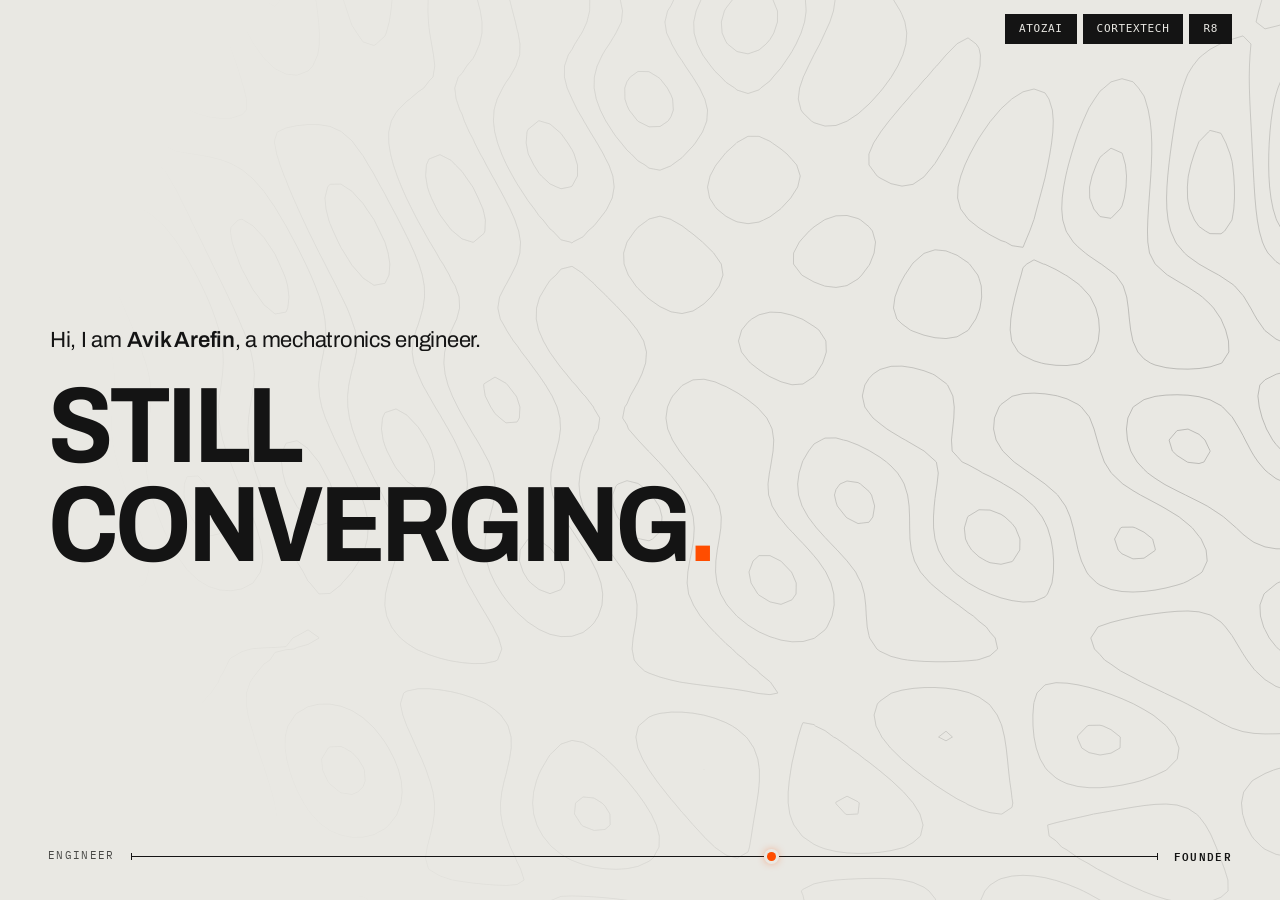
==== commit 3d90f9d1: "fix: point the cortextech link at its services page" ====
--- a/index.html
+++ b/index.html
@@ -17,7 +17,7 @@
   <header class="bar">
     <nav class="bar__nav" aria-label="Projects">
       <a href="/AtoZAI/">AtoZAI</a>
-      <a href="https://cortextech.dev">cortextech</a>
+      <a href="https://cortextech.dev/services">cortextech</a>
       <a href="/r8/">r8</a>
     </nav>
   </header>
